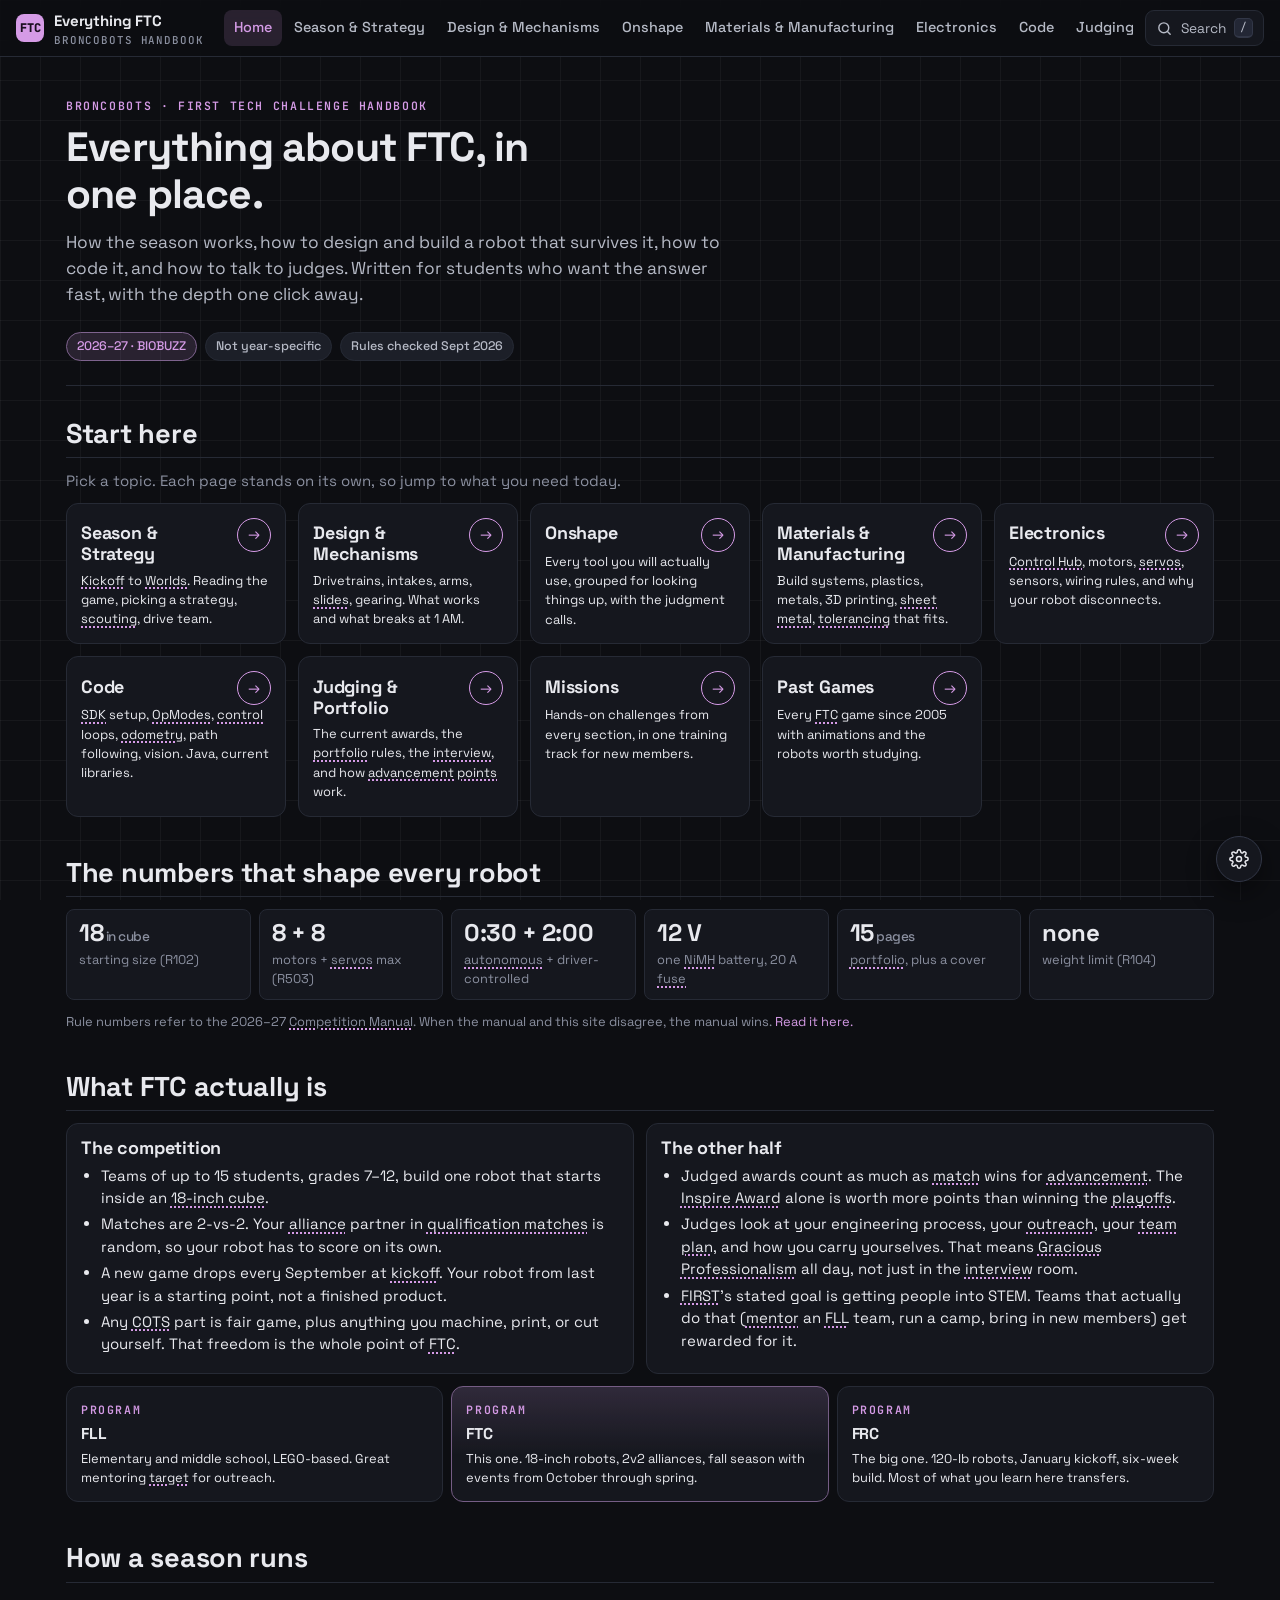
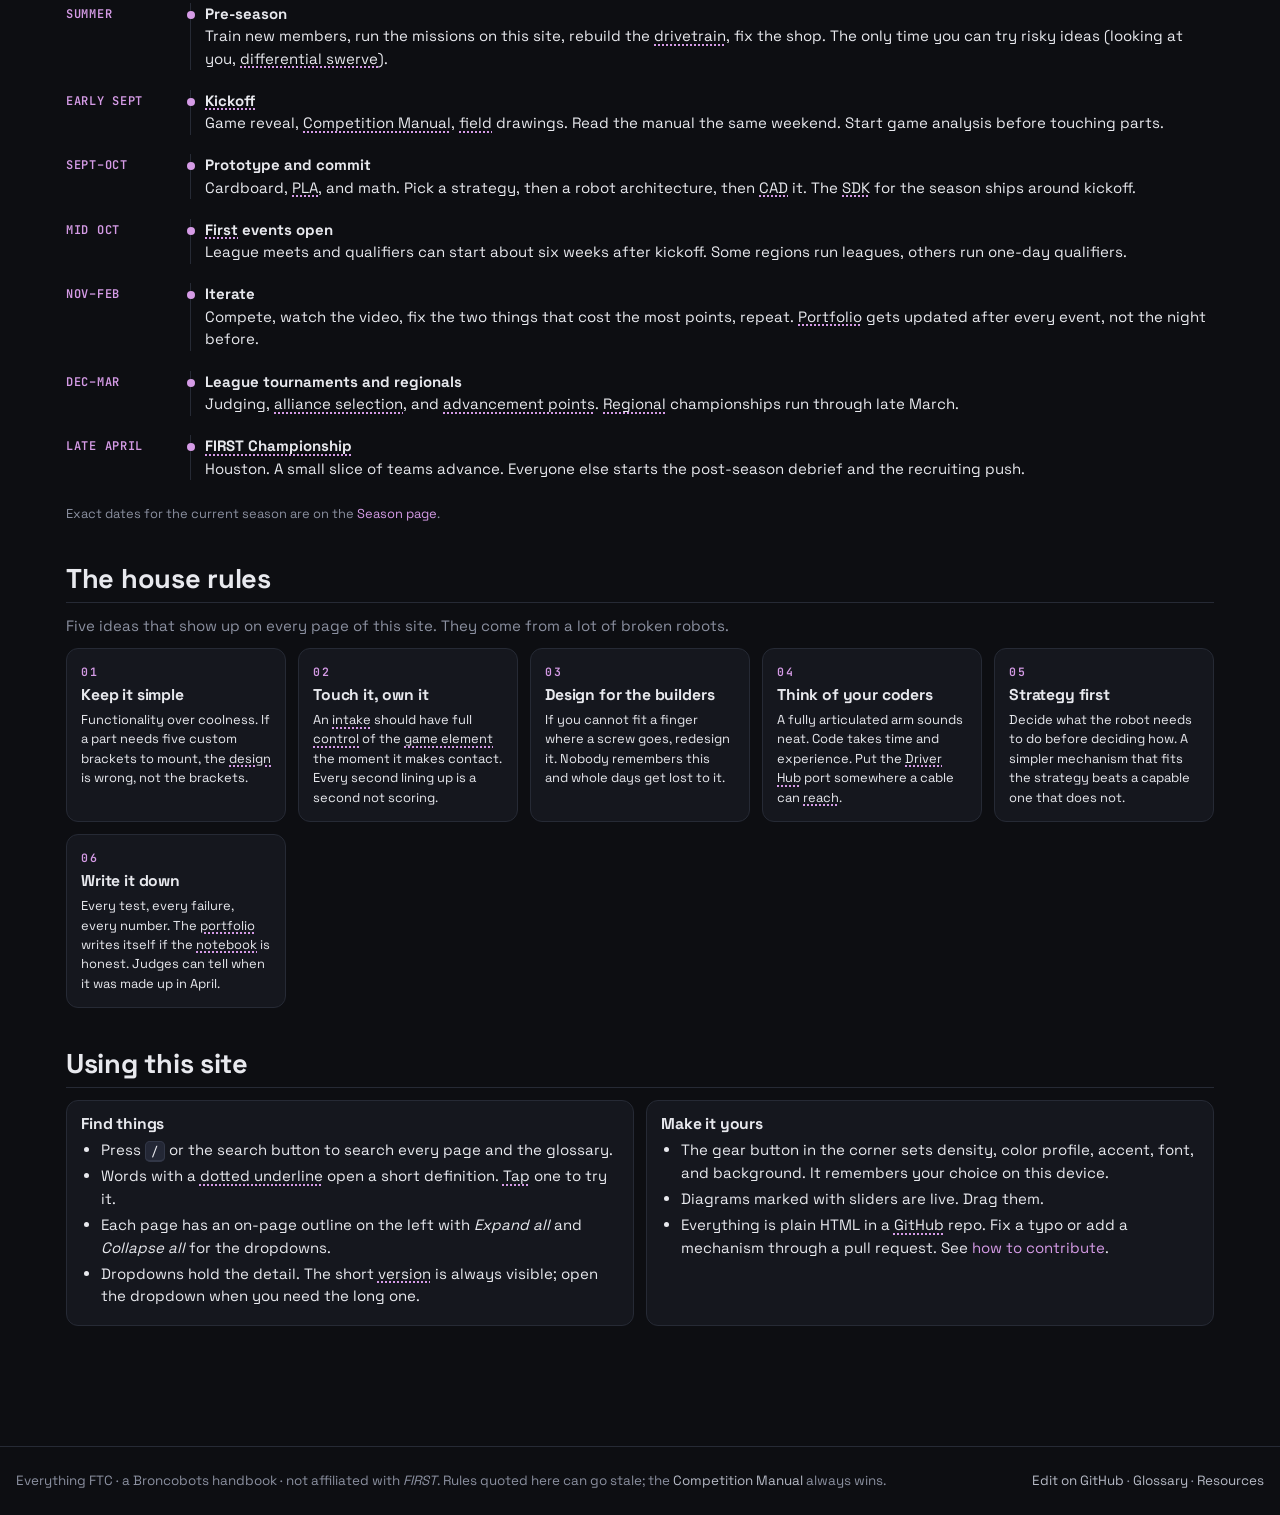
==== index.html @ 6b5a31ad "Everything FTC handbook: initial site Static, no-build handbook rebuilt from the team's FTC Everythi" ====
<!doctype html>
<html lang="en" data-theme="midnight" data-accent="rose" data-font="grotesk" data-density="comfortable" data-bg="grid">
<head>
<meta charset="utf-8">
<meta name="viewport" content="width=device-width, initial-scale=1">
<title>Home · Everything FTC</title>
<meta name="description" content="Everything about FTC in one place: season, design, Onshape, manufacturing, electronics, code, and judging. Built for the Broncobots and anyone else who wants the answer fast.">
<meta name="color-scheme" content="dark light">
<link rel="icon" href="assets/img/favicon.svg" type="image/svg+xml">
<link rel="preconnect" href="https://fonts.googleapis.com">
<link rel="preconnect" href="https://fonts.gstatic.com" crossorigin>
<link href="https://fonts.googleapis.com/css2?family=Space+Grotesk:wght@400;500;600;700&family=Inter:wght@400;500;600;700&family=JetBrains+Mono:wght@400;500;600&family=Atkinson+Hyperlegible:wght@400;700&family=Source+Serif+4:opsz,wght@8..60,400;8..60,600&display=swap" rel="stylesheet">
<link rel="stylesheet" href="assets/css/style.css">
<script>/* apply saved display settings before first paint */try{var s=JSON.parse(localStorage.getItem('ftc-handbook-settings')||'{}'),d={theme:'midnight',accent:'rose',font:'grotesk',density:'comfortable',bg:'grid'};for(var k in d){document.documentElement.setAttribute('data-'+k,s[k]||d[k]);}}catch(e){}</script>
</head>
<body>
<a class="skip" href="#main">Skip to content</a>
<header class="site-header">
  <div class="header-inner">
    <a class="brand" href="index.html"><span class="brand-mark">FTC</span><span>Everything FTC<small>Broncobots handbook</small></span></a>
    <nav class="main-nav" id="main-nav" aria-label="Main"></nav>
    <div class="header-actions">
      <button class="icon-btn" type="button" data-open-search aria-label="Search"><svg viewBox="0 0 24 24" fill="none" stroke="currentColor" stroke-width="2" stroke-linecap="round"><circle cx="11" cy="11" r="7"/><path d="m20 20-3.5-3.5"/></svg><span class="txt">Search</span><kbd>/</kbd></button>
      <button class="icon-btn menu-btn" type="button" aria-expanded="false" aria-controls="main-nav" aria-label="Menu"><svg viewBox="0 0 24 24" fill="none" stroke="currentColor" stroke-width="2" stroke-linecap="round"><path d="M4 7h16M4 12h16M4 17h16"/></svg></button>
    </div>
  </div>
</header>
<div class="page no-side">

  <main class="content" id="main">
<div class="hero">
  <span class="eyebrow">Broncobots · FIRST Tech Challenge handbook</span>
  <div class="hero-row">
    <div>
      <h1>Everything about FTC, in one place.</h1>
      <p class="lede">How the season works, how to design and build a robot that survives it, how to code it, and how to talk to judges. Written for students who want the answer fast, with the depth one click away.</p>
    </div>
    <div class="hero-meta">
      <span class="chip acc">2026–27 · BIOBUZZ</span>
      <span class="chip">Not year-specific</span>
      <span class="chip">Rules checked Sept 2026</span>
    </div>
  </div>
</div>

<section>
  <h2 data-no-num>Start here</h2>
  <p class="muted">Pick a topic. Each page stands on its own, so jump to what you need today.</p>
  <div class="grid cols-3">
    <div class="card link"><a class="cover" href="season.html" aria-label="Season and strategy"></a><div class="card-row"><h3>Season &amp; Strategy</h3><span class="arrow">→</span></div><p class="small">Kickoff to Worlds. Reading the game, picking a strategy, scouting, drive team.</p></div>
    <div class="card link"><a class="cover" href="design.html" aria-label="Design and mechanisms"></a><div class="card-row"><h3>Design &amp; Mechanisms</h3><span class="arrow">→</span></div><p class="small">Drivetrains, intakes, arms, slides, gearing. What works and what breaks at 1 AM.</p></div>
    <div class="card link"><a class="cover" href="onshape.html" aria-label="Onshape"></a><div class="card-row"><h3>Onshape</h3><span class="arrow">→</span></div><p class="small">Every tool you will actually use, grouped for looking things up, with the judgment calls.</p></div>
    <div class="card link"><a class="cover" href="manufacturing.html" aria-label="Materials and manufacturing"></a><div class="card-row"><h3>Materials &amp; Manufacturing</h3><span class="arrow">→</span></div><p class="small">Build systems, plastics, metals, 3D printing, sheet metal, tolerancing that fits.</p></div>
    <div class="card link"><a class="cover" href="electronics.html" aria-label="Electronics"></a><div class="card-row"><h3>Electronics</h3><span class="arrow">→</span></div><p class="small">Control Hub, motors, servos, sensors, wiring rules, and why your robot disconnects.</p></div>
    <div class="card link"><a class="cover" href="code.html" aria-label="Code"></a><div class="card-row"><h3>Code</h3><span class="arrow">→</span></div><p class="small">SDK setup, OpModes, control loops, odometry, path following, vision. Java, current libraries.</p></div>
    <div class="card link"><a class="cover" href="judging.html" aria-label="Judging and portfolio"></a><div class="card-row"><h3>Judging &amp; Portfolio</h3><span class="arrow">→</span></div><p class="small">The current awards, the portfolio rules, the interview, and how advancement points work.</p></div>
    <div class="card link"><a class="cover" href="missions.html" aria-label="Missions"></a><div class="card-row"><h3>Missions</h3><span class="arrow">→</span></div><p class="small">Hands-on challenges from every section, in one training track for new members.</p></div>
    <div class="card link"><a class="cover" href="history.html" aria-label="Past games"></a><div class="card-row"><h3>Past Games</h3><span class="arrow">→</span></div><p class="small">Every FTC game since 2005 with animations and the robots worth studying.</p></div>
  </div>
</section>

<section>
  <h2 data-no-num>The numbers that shape every robot</h2>
  <div class="stats">
    <div class="stat"><div class="v">18<small> in cube</small></div><div class="k">starting size (R102)</div></div>
    <div class="stat"><div class="v">8 + 8</div><div class="k">motors + servos max (R503)</div></div>
    <div class="stat"><div class="v">0:30 + 2:00</div><div class="k">autonomous + driver-controlled</div></div>
    <div class="stat"><div class="v">12 V</div><div class="k">one NiMH battery, 20 A fuse</div></div>
    <div class="stat"><div class="v">15<small> pages</small></div><div class="k">portfolio, plus a cover</div></div>
    <div class="stat"><div class="v">none</div><div class="k">weight limit (R104)</div></div>
  </div>
  <p class="muted small">Rule numbers refer to the 2026–27 Competition Manual. When the manual and this site disagree, the manual wins. <a href="https://ftc-resources.firstinspires.org/ftc/game/manual">Read it here.</a></p>
</section>

<section>
  <h2 data-no-num>What FTC actually is</h2>
  <div class="grid cols-2">
    <div class="card">
      <h3>The competition</h3>
      <ul>
        <li>Teams of up to 15 students, grades 7–12, build one robot that starts inside an 18-inch cube.</li>
        <li>Matches are 2-vs-2. Your alliance partner in qualification matches is random, so your robot has to score on its own.</li>
        <li>A new game drops every September at kickoff. Your robot from last year is a starting point, not a finished product.</li>
        <li>Any COTS part is fair game, plus anything you machine, print, or cut yourself. That freedom is the whole point of FTC.</li>
      </ul>
    </div>
    <div class="card">
      <h3>The other half</h3>
      <ul>
        <li>Judged awards count as much as match wins for advancement. The Inspire Award alone is worth more points than winning the playoffs.</li>
        <li>Judges look at your engineering process, your outreach, your team plan, and how you carry yourselves. That means Gracious Professionalism all day, not just in the interview room.</li>
        <li>FIRST's stated goal is getting people into STEM. Teams that actually do that (mentor an FLL team, run a camp, bring in new members) get rewarded for it.</li>
      </ul>
    </div>
  </div>
  <div class="grid cols-3 tight">
    <div class="card"><span class="eyebrow">Program</span><h4>FLL</h4><p class="small">Elementary and middle school, LEGO-based. Great mentoring target for outreach.</p></div>
    <div class="card accent"><span class="eyebrow">Program</span><h4>FTC</h4><p class="small">This one. 18-inch robots, 2v2 alliances, fall season with events from October through spring.</p></div>
    <div class="card"><span class="eyebrow">Program</span><h4>FRC</h4><p class="small">The big one. 120-lb robots, January kickoff, six-week build. Most of what you learn here transfers.</p></div>
  </div>
</section>

<section>
  <h2 data-no-num>How a season runs</h2>
  <ul class="timeline">
    <li><span class="when">Summer</span><div class="what"><strong>Pre-season</strong> Train new members, run the missions on this site, rebuild the drivetrain, fix the shop. The only time you can try risky ideas (looking at you, differential swerve).</div></li>
    <li><span class="when">Early Sept</span><div class="what"><strong>Kickoff</strong> Game reveal, Competition Manual, field drawings. Read the manual the same weekend. Start game analysis before touching parts.</div></li>
    <li><span class="when">Sept–Oct</span><div class="what"><strong>Prototype and commit</strong> Cardboard, PLA, and math. Pick a strategy, then a robot architecture, then CAD it. The SDK for the season ships around kickoff.</div></li>
    <li><span class="when">Mid Oct</span><div class="what"><strong>First events open</strong> League meets and qualifiers can start about six weeks after kickoff. Some regions run leagues, others run one-day qualifiers.</div></li>
    <li><span class="when">Nov–Feb</span><div class="what"><strong>Iterate</strong> Compete, watch the video, fix the two things that cost the most points, repeat. Portfolio gets updated after every event, not the night before.</div></li>
    <li><span class="when">Dec–Mar</span><div class="what"><strong>League tournaments and regionals</strong> Judging, alliance selection, and advancement points. Regional championships run through late March.</div></li>
    <li><span class="when">Late April</span><div class="what"><strong>FIRST Championship</strong> Houston. A small slice of teams advance. Everyone else starts the post-season debrief and the recruiting push.</div></li>
  </ul>
  <p class="small muted">Exact dates for the current season are on the <a href="season.html#calendar">Season page</a>.</p>
</section>

<section>
  <h2 data-no-num>The house rules</h2>
  <p class="muted">Five ideas that show up on every page of this site. They come from a lot of broken robots.</p>
  <div class="grid cols-3">
    <div class="card"><span class="eyebrow">01</span><h4>Keep it simple</h4><p class="small">Functionality over coolness. If a part needs five custom brackets to mount, the design is wrong, not the brackets.</p></div>
    <div class="card"><span class="eyebrow">02</span><h4>Touch it, own it</h4><p class="small">An intake should have full control of the game element the moment it makes contact. Every second lining up is a second not scoring.</p></div>
    <div class="card"><span class="eyebrow">03</span><h4>Design for the builders</h4><p class="small">If you cannot fit a finger where a screw goes, redesign it. Nobody remembers this and whole days get lost to it.</p></div>
    <div class="card"><span class="eyebrow">04</span><h4>Think of your coders</h4><p class="small">A fully articulated arm sounds neat. Code takes time and experience. Put the Driver Hub port somewhere a cable can reach.</p></div>
    <div class="card"><span class="eyebrow">05</span><h4>Strategy first</h4><p class="small">Decide what the robot needs to do before deciding how. A simpler mechanism that fits the strategy beats a capable one that does not.</p></div>
    <div class="card"><span class="eyebrow">06</span><h4>Write it down</h4><p class="small">Every test, every failure, every number. The portfolio writes itself if the notebook is honest. Judges can tell when it was made up in April.</p></div>
  </div>
</section>

<section>
  <h2 data-no-num>Using this site</h2>
  <div class="grid cols-2">
    <div class="card">
      <h4>Find things</h4>
      <ul>
        <li>Press <kbd>/</kbd> or the search button to search every page and the glossary.</li>
        <li>Words with a <dfn class="term" data-term="mecanum">dotted underline</dfn> open a short definition. Tap one to try it.</li>
        <li>Each page has an on-page outline on the left with <em>Expand all</em> and <em>Collapse all</em> for the dropdowns.</li>
        <li>Dropdowns hold the detail. The short version is always visible; open the dropdown when you need the long one.</li>
      </ul>
    </div>
    <div class="card">
      <h4>Make it yours</h4>
      <ul>
        <li>The gear button in the corner sets density, color profile, accent, font, and background. It remembers your choice on this device.</li>
        <li>Diagrams marked with sliders are live. Drag them.</li>
        <li>Everything is plain HTML in a GitHub repo. Fix a typo or add a mechanism through a pull request. See <a href="resources.html#contributing">how to contribute</a>.</li>
      </ul>
    </div>
  </div>
</section>
  </main>
</div>
<footer class="site-footer">
  <div class="inner">
    <span>Everything FTC · a Broncobots handbook · not affiliated with <em>FIRST</em>. Rules quoted here can go stale; the <a href="https://ftc-resources.firstinspires.org/ftc/game/manual">Competition Manual</a> always wins.</span>
    <span><a href="https://github.com/ElMagoCT/ftc-handbook">Edit on GitHub</a> · <a href="glossary.html">Glossary</a> · <a href="resources.html">Resources</a></span>
  </div>
</footer>
<script src="assets/js/glossary.js"></script>
<script src="assets/js/sims.js"></script>
<script src="assets/js/app.js"></script>
</body>
</html>
---- assets/css/style.css ----
/* =========================================================
   FTC Handbook — design system
   Theme, density, font and background are data-attributes on <html>
   and are set by assets/js/app.js (saved in localStorage).
   ========================================================= */

/* ---------- 1. Tokens ---------- */
:root {
  /* type scale + spacing unit (density overrides) */
  --u: 8px;
  --fs: 15px;
  --lh: 1.5;
  --radius: 12px;
  --radius-sm: 8px;
  --maxw: 1180px;
  --side: 250px;

  /* fonts (font profile overrides) */
  --font-body: "Space Grotesk", "Inter", system-ui, -apple-system, "Segoe UI", sans-serif;
  --font-head: "Space Grotesk", "Inter", system-ui, sans-serif;
  --font-mono: "JetBrains Mono", ui-monospace, SFMono-Regular, Menlo, monospace;

  /* colors: default = midnight */
  --bg: #0d0e12;
  --bg-2: #101218;
  --surface: #15171e;
  --surface-2: #1c1f28;
  --surface-3: #232735;
  --border: #262a35;
  --border-2: #323747;
  --text: #e8e9ee;
  --text-2: #b6bac6;
  --muted: #8b90a0;
  --accent: #d59be6;
  --accent-ink: #1a0f1f;
  --accent-soft: rgba(213, 155, 230, 0.14);
  --accent-2: #7cc7ff;
  --ok: #6fd39a;
  --warn: #f2c56b;
  --bad: #f07a7a;
  --info: #7cc7ff;
  --grid-line: rgba(255, 255, 255, 0.045);
  --shadow: 0 10px 30px rgba(0, 0, 0, 0.45);
  --code-bg: #0b0c10;
  --selection: rgba(213, 155, 230, 0.3);
  color-scheme: dark;
}

/* Color profiles */
:root[data-theme="graphite"] {
  --bg: #131416; --bg-2: #171819; --surface: #1b1d20; --surface-2: #222528; --surface-3: #2a2e33;
  --border: #2b2f34; --border-2: #3a3f46; --text: #ececec; --text-2: #c2c5c9; --muted: #8e939a;
  --accent: #ffb454; --accent-ink: #1e1204; --accent-soft: rgba(255, 180, 84, 0.14); --accent-2: #8fd0ff;
  --grid-line: rgba(255, 255, 255, 0.04); --code-bg: #0f1012; --selection: rgba(255, 180, 84, 0.3);
}
:root[data-theme="ocean"] {
  --bg: #0a1220; --bg-2: #0d1627; --surface: #111c30; --surface-2: #16243c; --surface-3: #1c2d4a;
  --border: #1f2f4a; --border-2: #2b3f60; --text: #e6edf7; --text-2: #b7c4d8; --muted: #7f90ab;
  --accent: #5ee1c2; --accent-ink: #04211a; --accent-soft: rgba(94, 225, 194, 0.14); --accent-2: #ffb86b;
  --grid-line: rgba(140, 180, 255, 0.06); --code-bg: #07101c; --selection: rgba(94, 225, 194, 0.3);
}
:root[data-theme="paper"] {
  --bg: #f6f4ef; --bg-2: #f1eee7; --surface: #ffffff; --surface-2: #f6f3ec; --surface-3: #ece8df;
  --border: #e1dcd1; --border-2: #cfc8ba; --text: #1d1b18; --text-2: #46423b; --muted: #6f6a60;
  --accent: #7a3ea8; --accent-ink: #ffffff; --accent-soft: rgba(122, 62, 168, 0.1); --accent-2: #0b63c5;
  --ok: #1f8a4c; --warn: #a86a00; --bad: #c23b3b; --info: #0b63c5;
  --grid-line: rgba(0, 0, 0, 0.055); --shadow: 0 10px 30px rgba(40, 30, 10, 0.12); --code-bg: #f0ede6;
  --selection: rgba(122, 62, 168, 0.2); color-scheme: light;
}
:root[data-theme="daylight"] {
  --bg: #f4f6fa; --bg-2: #eef1f7; --surface: #ffffff; --surface-2: #f3f5f9; --surface-3: #e8ecf3;
  --border: #dde2ea; --border-2: #c7cfdb; --text: #15181e; --text-2: #3d434d; --muted: #68707e;
  --accent: #0b63c5; --accent-ink: #ffffff; --accent-soft: rgba(11, 99, 197, 0.1); --accent-2: #b8410e;
  --ok: #1f8a4c; --warn: #a86a00; --bad: #c23b3b; --info: #0b63c5;
  --grid-line: rgba(20, 40, 80, 0.06); --shadow: 0 10px 30px rgba(20, 30, 60, 0.12); --code-bg: #eef1f6;
  --selection: rgba(11, 99, 197, 0.2); color-scheme: light;
}
:root[data-theme="contrast"] {
  --bg: #000000; --bg-2: #000000; --surface: #0a0a0a; --surface-2: #141414; --surface-3: #1e1e1e;
  --border: #4a4a4a; --border-2: #6a6a6a; --text: #ffffff; --text-2: #e6e6e6; --muted: #bdbdbd;
  --accent: #ffd60a; --accent-ink: #000000; --accent-soft: rgba(255, 214, 10, 0.16); --accent-2: #4dd0ff;
  --ok: #4ade80; --warn: #fbbf24; --bad: #f87171; --info: #4dd0ff;
  --grid-line: rgba(255, 255, 255, 0.08); --code-bg: #000; --selection: rgba(255, 214, 10, 0.35);
}

/* Accent overrides (independent of theme) */
:root[data-accent="rose"]   { --accent: #d59be6; --accent-soft: rgba(213,155,230,.14); --accent-ink:#1a0f1f; }
:root[data-accent="sky"]    { --accent: #7cc7ff; --accent-soft: rgba(124,199,255,.14); --accent-ink:#06182a; }
:root[data-accent="mint"]   { --accent: #6fe0b6; --accent-soft: rgba(111,224,182,.14); --accent-ink:#04211a; }
:root[data-accent="amber"]  { --accent: #ffb454; --accent-soft: rgba(255,180,84,.14);  --accent-ink:#1e1204; }
:root[data-accent="lime"]   { --accent: #c6e35a; --accent-soft: rgba(198,227,90,.14);  --accent-ink:#131a02; }
:root[data-accent="coral"]  { --accent: #ff8f7a; --accent-soft: rgba(255,143,122,.14); --accent-ink:#240a05; }
:root[data-theme="paper"][data-accent="rose"], :root[data-theme="daylight"][data-accent="rose"]   { --accent:#9b3fc0; --accent-ink:#fff; --accent-soft: rgba(155,63,192,.1); }
:root[data-theme="paper"][data-accent="sky"], :root[data-theme="daylight"][data-accent="sky"]     { --accent:#0b63c5; --accent-ink:#fff; --accent-soft: rgba(11,99,197,.1); }
:root[data-theme="paper"][data-accent="mint"], :root[data-theme="daylight"][data-accent="mint"]   { --accent:#0f8a63; --accent-ink:#fff; --accent-soft: rgba(15,138,99,.1); }
:root[data-theme="paper"][data-accent="amber"], :root[data-theme="daylight"][data-accent="amber"] { --accent:#b8640a; --accent-ink:#fff; --accent-soft: rgba(184,100,10,.1); }
:root[data-theme="paper"][data-accent="lime"], :root[data-theme="daylight"][data-accent="lime"]   { --accent:#5f7d00; --accent-ink:#fff; --accent-soft: rgba(95,125,0,.1); }
:root[data-theme="paper"][data-accent="coral"], :root[data-theme="daylight"][data-accent="coral"] { --accent:#c8442b; --accent-ink:#fff; --accent-soft: rgba(200,68,43,.1); }

/* Font profiles */
:root[data-font="inter"]   { --font-body: "Inter", system-ui, sans-serif; --font-head: "Inter", system-ui, sans-serif; }
:root[data-font="legible"] { --font-body: "Atkinson Hyperlegible", system-ui, sans-serif; --font-head: "Atkinson Hyperlegible", system-ui, sans-serif; --lh: 1.6; }
:root[data-font="serif"]   { --font-body: "Source Serif 4", Georgia, serif; --font-head: "Space Grotesk", system-ui, sans-serif; --lh: 1.6; }
:root[data-font="mono"]    { --font-body: "JetBrains Mono", ui-monospace, monospace; --font-head: "JetBrains Mono", ui-monospace, monospace; --fs: 14px; }
:root[data-font="system"]  { --font-body: system-ui, -apple-system, "Segoe UI", Roboto, sans-serif; --font-head: system-ui, -apple-system, "Segoe UI", Roboto, sans-serif; }

/* Density */
:root[data-density="compact"]  { --u: 6px; --fs: 14px; --lh: 1.4; --radius: 8px; --radius-sm: 6px; }
:root[data-density="spacious"] { --u: 11px; --fs: 16.5px; --lh: 1.65; --radius: 14px; --radius-sm: 10px; }

/* ---------- 2. Base ---------- */
*, *::before, *::after { box-sizing: border-box; }
html { scroll-behavior: smooth; -webkit-text-size-adjust: 100%; }
html:focus-within { scroll-behavior: smooth; }
@media (prefers-reduced-motion: reduce) { html { scroll-behavior: auto; } *, *::before, *::after { animation-duration: 0.001s !important; transition-duration: 0.001s !important; } }

body {
  margin: 0;
  background: var(--bg);
  color: var(--text);
  font-family: var(--font-body);
  font-size: var(--fs);
  line-height: var(--lh);
  -webkit-font-smoothing: antialiased;
  min-height: 100vh;
  position: relative;
}
::selection { background: var(--selection); }

/* Background styles */
body::before {
  content: ""; position: fixed; inset: 0; z-index: -1; pointer-events: none;
  background-color: var(--bg);
}
:root[data-bg="grid"] body::before {
  background-image:
    linear-gradient(var(--grid-line) 1px, transparent 1px),
    linear-gradient(90deg, var(--grid-line) 1px, transparent 1px);
  background-size: 40px 40px;
}
:root[data-bg="dots"] body::before {
  background-image: radial-gradient(var(--grid-line) 1.3px, transparent 1.3px);
  background-size: 22px 22px;
}
:root[data-bg="blueprint"] body::before {
  background-image:
    linear-gradient(var(--grid-line) 1px, transparent 1px),
    linear-gradient(90deg, var(--grid-line) 1px, transparent 1px),
    linear-gradient(var(--grid-line) 1px, transparent 1px),
    linear-gradient(90deg, var(--grid-line) 1px, transparent 1px);
  background-size: 120px 120px, 120px 120px, 24px 24px, 24px 24px;
  opacity: 1;
}
:root[data-bg="glow"] body::before {
  background-image:
    radial-gradient(60vw 40vh at 15% 0%, var(--accent-soft), transparent 70%),
    radial-gradient(50vw 40vh at 100% 100%, color-mix(in srgb, var(--accent-2) 12%, transparent), transparent 70%);
}
:root[data-bg="plain"] body::before { background-image: none; }

h1, h2, h3, h4 { font-family: var(--font-head); line-height: 1.15; letter-spacing: -0.01em; margin: 0; color: var(--text); font-weight: 700; }
h1 { font-size: clamp(1.9rem, 3.2vw, 2.6rem); letter-spacing: -0.02em; }
h2 { font-size: clamp(1.35rem, 2.2vw, 1.7rem); scroll-margin-top: calc(var(--u) * 10); }
h3 { font-size: 1.12rem; scroll-margin-top: calc(var(--u) * 10); }
h4 { font-size: 0.98rem; }
p { margin: 0 0 calc(var(--u) * 1.25); }
p:last-child { margin-bottom: 0; }
a { color: var(--accent); text-decoration: none; }
a:hover { text-decoration: underline; text-underline-offset: 2px; }
strong { color: var(--text); }
small { color: var(--muted); }
ul, ol { margin: 0 0 var(--u); padding-left: 1.3em; }
li { margin: 0 0 calc(var(--u) * 0.45); }
li > ul, li > ol { margin-top: calc(var(--u) * 0.4); }
hr { border: 0; border-top: 1px solid var(--border); margin: calc(var(--u) * 3) 0; }
img, svg, video { max-width: 100%; }
figure { margin: 0; }
code, kbd, pre { font-family: var(--font-mono); font-size: 0.9em; }
code { background: var(--surface-2); border: 1px solid var(--border); padding: 0.08em 0.4em; border-radius: 5px; color: var(--text); }
kbd { background: var(--surface-3); border: 1px solid var(--border-2); border-bottom-width: 2px; padding: 0.05em 0.45em; border-radius: 5px; font-size: 0.82em; }
pre { background: var(--code-bg); border: 1px solid var(--border); border-radius: var(--radius-sm); padding: calc(var(--u) * 1.5); overflow-x: auto; margin: 0 0 var(--u); line-height: 1.45; position: relative; }
pre code { background: none; border: 0; padding: 0; font-size: 0.86rem; }
.copy-btn { position: absolute; top: 6px; right: 6px; font: 600 11px var(--font-mono); letter-spacing: 0.06em; text-transform: uppercase; color: var(--muted); background: var(--surface-2); border: 1px solid var(--border); border-radius: 6px; padding: 3px 8px; cursor: pointer; opacity: 0; transition: opacity .15s; }
pre:hover .copy-btn, .copy-btn:focus { opacity: 1; }
.copy-btn:hover { color: var(--text); }

.mono, .eyebrow, .label { font-family: var(--font-mono); text-transform: uppercase; letter-spacing: 0.14em; font-size: 0.72rem; color: var(--accent); font-weight: 600; }
.label { color: var(--muted); }
.muted { color: var(--muted); }
.small { font-size: 0.86em; }
.skip { position: absolute; left: -999px; top: 8px; background: var(--accent); color: var(--accent-ink); padding: 8px 12px; border-radius: 8px; z-index: 200; }
.skip:focus { left: 8px; }
:focus-visible { outline: 2px solid var(--accent); outline-offset: 2px; border-radius: 4px; }
.sr-only { position: absolute; width: 1px; height: 1px; overflow: hidden; clip: rect(0 0 0 0); white-space: nowrap; }

/* ---------- 3. Header / nav ---------- */
.site-header {
  position: sticky; top: 0; z-index: 50;
  background: color-mix(in srgb, var(--bg) 82%, transparent);
  backdrop-filter: blur(12px); -webkit-backdrop-filter: blur(12px);
  border-bottom: 1px solid var(--border);
}
.header-inner { max-width: calc(var(--maxw) + var(--side) + 60px); margin: 0 auto; padding: 0 calc(var(--u) * 2); height: 56px; display: flex; align-items: center; gap: calc(var(--u) * 1.5); }
.brand { display: flex; align-items: center; gap: 10px; color: var(--text); font-weight: 700; font-family: var(--font-head); letter-spacing: -0.01em; white-space: nowrap; }
.brand:hover { text-decoration: none; }
.brand-mark { width: 28px; height: 28px; border-radius: 8px; background: var(--accent); color: var(--accent-ink); display: grid; place-items: center; font: 800 12px var(--font-mono); letter-spacing: 0; }
.brand small { display: block; font-size: 0.68rem; color: var(--muted); font-weight: 500; letter-spacing: 0.08em; text-transform: uppercase; line-height: 1; margin-top: 2px; font-family: var(--font-mono); }
.main-nav { display: flex; gap: 2px; margin-left: calc(var(--u) * 1); flex: 1; overflow-x: auto; scrollbar-width: none; }
.main-nav::-webkit-scrollbar { display: none; }
.main-nav a { color: var(--text-2); padding: 7px 10px; border-radius: 8px; font-size: 0.9rem; font-weight: 500; white-space: nowrap; }
.main-nav a:hover { background: var(--surface-2); color: var(--text); text-decoration: none; }
.main-nav a[aria-current="page"] { color: var(--accent); background: var(--accent-soft); }
.header-actions { display: flex; gap: 6px; margin-left: auto; align-items: center; }
.icon-btn { display: inline-flex; align-items: center; gap: 8px; height: 36px; padding: 0 10px; border-radius: 9px; border: 1px solid var(--border); background: var(--surface); color: var(--text-2); cursor: pointer; font: inherit; font-size: 0.86rem; }
.icon-btn:hover { border-color: var(--border-2); color: var(--text); background: var(--surface-2); }
.icon-btn svg { width: 17px; height: 17px; }
.icon-btn kbd { font-size: 0.7rem; padding: 0 5px; }
.menu-btn { display: none; }

/* ---------- 4. Layout ---------- */
.page { max-width: calc(var(--maxw) + var(--side) + 60px); margin: 0 auto; padding: calc(var(--u) * 3) calc(var(--u) * 2) calc(var(--u) * 10); display: grid; grid-template-columns: var(--side) minmax(0, 1fr); gap: calc(var(--u) * 4); align-items: start; }
.page.no-side { grid-template-columns: minmax(0, 1fr); max-width: var(--maxw); }
.sidebar { position: sticky; top: calc(56px + var(--u) * 2); max-height: calc(100vh - 56px - var(--u) * 4); overflow: auto; padding-right: 6px; scrollbar-width: thin; }
.toc-title { margin: 0 0 8px; }
.toc { list-style: none; padding: 0; margin: 0; border-left: 1px solid var(--border); }
.toc li { margin: 0; }
.toc a { display: block; padding: 5px 10px 5px 12px; color: var(--muted); font-size: 0.86rem; border-left: 2px solid transparent; margin-left: -1px; line-height: 1.3; }
.toc a:hover { color: var(--text); text-decoration: none; }
.toc a.active { color: var(--accent); border-left-color: var(--accent); }
.toc .lvl3 a { padding-left: 24px; font-size: 0.8rem; }
.toc-tools { display: flex; gap: 6px; margin-top: 12px; flex-wrap: wrap; }
.toc-tools button { font: 500 0.75rem var(--font-body); color: var(--muted); background: transparent; border: 1px solid var(--border); border-radius: 7px; padding: 4px 8px; cursor: pointer; }
.toc-tools button:hover { color: var(--text); border-color: var(--border-2); }
.content { min-width: 0; }
.content > section { margin-bottom: calc(var(--u) * 5); }
.content > section > h2 { display: flex; align-items: center; gap: 12px; margin-bottom: calc(var(--u) * 1.5); padding-bottom: calc(var(--u) * 1); border-bottom: 1px solid var(--border); }
.content > section > h2 .num { font: 600 0.75rem var(--font-mono); color: var(--accent); letter-spacing: 0.1em; }
.content h3 { margin: calc(var(--u) * 2.5) 0 var(--u); }
.content h3:first-child { margin-top: 0; }
.lede { font-size: 1.08rem; color: var(--text-2); max-width: 62ch; }

/* hero */
.hero { padding: calc(var(--u) * 2) 0 calc(var(--u) * 3); border-bottom: 1px solid var(--border); margin-bottom: calc(var(--u) * 4); }
.hero .eyebrow { margin-bottom: 10px; display: block; }
.hero h1 { max-width: 20ch; }
.hero .lede { margin-top: calc(var(--u) * 1.5); }
.hero-row { display: flex; flex-wrap: wrap; gap: calc(var(--u) * 3); align-items: flex-end; justify-content: space-between; }
.hero-meta { display: flex; gap: 8px; flex-wrap: wrap; }

/* ---------- 5. Components ---------- */
.grid { display: grid; gap: calc(var(--u) * 1.5); grid-template-columns: repeat(auto-fit, minmax(min(100%, 250px), 1fr)); margin-bottom: calc(var(--u) * 1.5); }
.grid.cols-2 { grid-template-columns: repeat(auto-fit, minmax(min(100%, 320px), 1fr)); }
.grid.cols-3 { grid-template-columns: repeat(auto-fit, minmax(min(100%, 220px), 1fr)); }
.grid.cols-4 { grid-template-columns: repeat(auto-fit, minmax(min(100%, 170px), 1fr)); }
.grid.tight { gap: var(--u); }

.card { background: var(--surface); border: 1px solid var(--border); border-radius: var(--radius); padding: calc(var(--u) * 1.75); position: relative; min-width: 0; }
.card.pad-0 { padding: 0; overflow: hidden; }
.card h3, .card h4 { margin: 0 0 6px; }
.card .eyebrow, .card .label { display: block; margin-bottom: 6px; }
.card > :last-child { margin-bottom: 0; }
.card.link { transition: border-color .15s, transform .15s; }
.card.link:hover { border-color: var(--accent); transform: translateY(-1px); }
.card.link a.cover { position: absolute; inset: 0; border-radius: inherit; }
.card.accent { border-color: color-mix(in srgb, var(--accent) 45%, var(--border)); background: linear-gradient(180deg, var(--accent-soft), transparent 60%), var(--surface); }
.card.big { padding: calc(var(--u) * 2.5); }
.card img { display: block; width: 100%; border-radius: var(--radius-sm); }
.card .fig { aspect-ratio: 4 / 3; background: var(--surface-2); border-radius: var(--radius-sm); overflow: hidden; margin-bottom: 10px; display: grid; place-items: center; }
.card .fig img { height: 100%; width: 100%; object-fit: cover; border-radius: 0; }
.card .fig.contain img { object-fit: contain; }
.card-row { display: flex; align-items: baseline; justify-content: space-between; gap: 10px; }
.arrow { width: 34px; height: 34px; border-radius: 50%; border: 1.5px solid var(--accent); color: var(--accent); display: grid; place-items: center; flex: none; }

/* stat tiles */
.stats { display: grid; gap: var(--u); grid-template-columns: repeat(auto-fit, minmax(min(100%, 150px), 1fr)); margin-bottom: calc(var(--u) * 1.5); }
.stat { background: var(--surface); border: 1px solid var(--border); border-radius: var(--radius-sm); padding: calc(var(--u) * 1.25) calc(var(--u) * 1.5); }
.stat .v { font: 700 1.5rem var(--font-head); letter-spacing: -0.02em; color: var(--text); line-height: 1.1; }
.stat .v small { font-size: 0.85rem; color: var(--muted); font-weight: 500; }
.stat .k { color: var(--muted); font-size: 0.8rem; margin-top: 4px; }

/* chips / tags */
.chips { display: flex; flex-wrap: wrap; gap: 6px; margin: 0 0 var(--u); }
.chip { display: inline-flex; align-items: center; gap: 6px; padding: 4px 10px; border-radius: 999px; border: 1px solid var(--border); background: var(--surface-2); color: var(--text-2); font-size: 0.78rem; font-weight: 500; white-space: nowrap; }
.chip.acc { border-color: color-mix(in srgb, var(--accent) 50%, var(--border)); color: var(--accent); background: var(--accent-soft); }
.chip.ok { color: var(--ok); border-color: color-mix(in srgb, var(--ok) 40%, var(--border)); }
.chip.warn { color: var(--warn); border-color: color-mix(in srgb, var(--warn) 40%, var(--border)); }
.chip.bad { color: var(--bad); border-color: color-mix(in srgb, var(--bad) 40%, var(--border)); }
.chip.info { color: var(--info); border-color: color-mix(in srgb, var(--info) 40%, var(--border)); }
button.chip { cursor: pointer; font-family: inherit; }
button.chip:hover { border-color: var(--border-2); color: var(--text); }
button.chip[aria-pressed="true"] { border-color: var(--accent); color: var(--accent); background: var(--accent-soft); }

/* callouts */
.callout { display: grid; grid-template-columns: auto 1fr; gap: 12px; padding: calc(var(--u) * 1.5); border-radius: var(--radius-sm); border: 1px solid var(--border); background: var(--surface); margin: 0 0 calc(var(--u) * 1.5); border-left-width: 3px; }
.callout .ico { font: 700 0.7rem var(--font-mono); letter-spacing: 0.12em; text-transform: uppercase; padding-top: 3px; white-space: nowrap; }
.callout > div > :last-child { margin-bottom: 0; }
.callout.tip { border-left-color: var(--ok); } .callout.tip .ico { color: var(--ok); }
.callout.warn { border-left-color: var(--warn); } .callout.warn .ico { color: var(--warn); }
.callout.rule { border-left-color: var(--info); } .callout.rule .ico { color: var(--info); }
.callout.story { border-left-color: var(--accent); background: linear-gradient(90deg, var(--accent-soft), transparent 40%), var(--surface); } .callout.story .ico { color: var(--accent); }
.callout.bad { border-left-color: var(--bad); } .callout.bad .ico { color: var(--bad); }

/* dropdowns */
details.more { border: 1px solid var(--border); border-radius: var(--radius-sm); background: var(--surface); margin: 0 0 var(--u); overflow: clip; }
details.more > summary { list-style: none; cursor: pointer; padding: calc(var(--u) * 1.25) calc(var(--u) * 1.5); display: flex; align-items: center; gap: 10px; font-weight: 600; color: var(--text); user-select: none; }
details.more > summary::-webkit-details-marker { display: none; }
details.more > summary::before { content: ""; width: 8px; height: 8px; border-right: 2px solid var(--accent); border-bottom: 2px solid var(--accent); transform: rotate(-45deg); transition: transform .18s; flex: none; margin-left: 2px; }
details.more[open] > summary::before { transform: rotate(45deg); }
details.more > summary:hover { background: var(--surface-2); }
details.more > summary .hint { margin-left: auto; color: var(--muted); font-weight: 500; font-size: 0.78rem; font-family: var(--font-mono); text-transform: uppercase; letter-spacing: 0.08em; }
details.more > .body { padding: 0 calc(var(--u) * 1.5) calc(var(--u) * 1.5); border-top: 1px solid var(--border); padding-top: calc(var(--u) * 1.25); }
details.more > .body > :last-child { margin-bottom: 0; }
details.more.quiet { background: transparent; border-style: dashed; }
details.more.inline { display: inline-block; }
.card details.more { margin-top: var(--u); }

/* tables */
.tbl { overflow-x: auto; border: 1px solid var(--border); border-radius: var(--radius-sm); margin: 0 0 calc(var(--u) * 1.5); background: var(--surface); -webkit-overflow-scrolling: touch; }
table { border-collapse: collapse; width: 100%; font-size: 0.9rem; }
th, td { text-align: left; padding: 9px 12px; border-bottom: 1px solid var(--border); vertical-align: top; }
th { font: 600 0.72rem var(--font-mono); text-transform: uppercase; letter-spacing: 0.1em; color: var(--muted); background: var(--surface-2); position: sticky; top: 0; white-space: nowrap; }
tr:last-child td { border-bottom: 0; }
tbody tr:hover td { background: color-mix(in srgb, var(--surface-2) 60%, transparent); }
td.num, th.num { text-align: right; font-variant-numeric: tabular-nums; }
.tbl.dense th, .tbl.dense td { padding: 6px 10px; font-size: 0.84rem; }
td .ok { color: var(--ok); } td .bad { color: var(--bad); } td .warn { color: var(--warn); }

/* pro / con */
.procon { display: grid; grid-template-columns: repeat(auto-fit, minmax(min(100%, 200px), 1fr)); gap: var(--u); margin: var(--u) 0; }
.procon ul { list-style: none; padding: 0; margin: 0; }
.procon li { padding-left: 18px; position: relative; font-size: 0.9rem; }
.procon li::before { position: absolute; left: 0; top: 0; font-weight: 700; }
.procon .pro li::before { content: "+"; color: var(--ok); }
.procon .con li::before { content: "–"; color: var(--bad); }
.procon .label { margin-bottom: 4px; display: block; }

/* steps */
.steps { list-style: none; counter-reset: step; padding: 0; margin: 0 0 calc(var(--u) * 1.5); }
.steps > li { counter-increment: step; position: relative; padding: 0 0 calc(var(--u) * 1.5) 44px; margin: 0; }
.steps > li::before { content: counter(step); position: absolute; left: 0; top: -2px; width: 30px; height: 30px; border-radius: 50%; background: var(--accent-soft); color: var(--accent); border: 1px solid color-mix(in srgb, var(--accent) 40%, transparent); display: grid; place-items: center; font: 700 0.85rem var(--font-mono); }
.steps > li:not(:last-child)::after { content: ""; position: absolute; left: 14.5px; top: 30px; bottom: 0; width: 1px; background: var(--border); }
.steps > li > strong { display: block; margin-bottom: 2px; }

/* missions */
.mission { border: 1px solid color-mix(in srgb, var(--accent) 35%, var(--border)); background: linear-gradient(135deg, var(--accent-soft), transparent 55%), var(--surface); border-radius: var(--radius); padding: calc(var(--u) * 1.75); position: relative; }
.mission .head { display: flex; align-items: center; gap: 10px; margin-bottom: 8px; flex-wrap: wrap; }
.mission .head .eyebrow { margin: 0; }
.mission .lvl { margin-left: auto; display: inline-flex; gap: 3px; }
.mission .lvl i { width: 8px; height: 8px; border-radius: 2px; background: var(--border-2); display: inline-block; }
.mission .lvl i.on { background: var(--accent); }
.mission h3, .mission h4 { margin: 0 0 6px; }
.mission ul { margin-bottom: 6px; }
.mission .done { font-size: 0.85rem; color: var(--text-2); border-top: 1px dashed var(--border); padding-top: 8px; margin-top: 8px; }
.mission .done strong { color: var(--ok); font-family: var(--font-mono); font-size: 0.72rem; letter-spacing: 0.1em; text-transform: uppercase; margin-right: 6px; }

/* timeline */
.timeline { list-style: none; padding: 0; margin: 0 0 calc(var(--u) * 1.5); display: grid; gap: 0; }
.timeline li { display: grid; grid-template-columns: 110px 1fr; gap: 14px; padding: 8px 0; border-left: 0; position: relative; }
.timeline li .when { font: 600 0.75rem var(--font-mono); color: var(--accent); letter-spacing: 0.06em; text-transform: uppercase; padding-top: 3px; }
.timeline li .what strong { display: block; }
.timeline li .what { border-left: 1px solid var(--border); padding-left: 14px; position: relative; }
.timeline li .what::before { content: ""; position: absolute; left: -4.5px; top: 8px; width: 8px; height: 8px; border-radius: 50%; background: var(--accent); }

/* glossary term + popover */
dfn.term, .term { font-style: normal; color: inherit; text-decoration: underline dotted var(--accent); text-decoration-thickness: 1.5px; text-underline-offset: 3px; cursor: help; border-radius: 3px; }
dfn.term:hover, .term:hover { background: var(--accent-soft); }
.popover {
  position: fixed; z-index: 120; width: min(420px, calc(100vw - 24px));
  background: var(--surface); border: 1px solid var(--border-2); border-radius: 16px; box-shadow: var(--shadow);
  padding: 18px 20px 20px; display: none; animation: pop .14s ease-out;
}
.popover.open { display: block; }
@keyframes pop { from { opacity: 0; transform: translateY(4px) scale(.98); } to { opacity: 1; transform: none; } }
.popover .eyebrow { margin: 0 0 8px; display: block; }
.popover h4 { font-size: 1.25rem; margin: 0 0 8px; }
.popover p { color: var(--text-2); font-size: 1rem; margin: 0; }
.popover .also { margin-top: 10px; font-size: 0.8rem; color: var(--muted); }
.popover .also a { margin-right: 8px; }
.popover .close { position: absolute; top: 12px; right: 12px; width: 30px; height: 30px; border-radius: 8px; border: 0; background: transparent; color: var(--muted); cursor: pointer; font-size: 18px; line-height: 1; }
.popover .close:hover { background: var(--surface-2); color: var(--text); }

/* figures / sims */
figure.sim { background: var(--surface); border: 1px solid var(--border); border-radius: var(--radius); padding: calc(var(--u) * 1.5); margin: 0 0 calc(var(--u) * 1.5); }
figure.sim .stage { background: var(--bg-2); border: 1px solid var(--border); border-radius: var(--radius-sm); overflow: hidden; display: grid; place-items: center; }
figure.sim svg { display: block; width: 100%; height: auto; }
figure.sim figcaption { color: var(--muted); font-size: 0.84rem; margin-top: 10px; }
figure.sim .controls { display: flex; flex-wrap: wrap; gap: 10px 18px; margin-top: 12px; align-items: center; }
figure.sim label { display: inline-flex; flex-direction: column; gap: 3px; font-size: 0.8rem; color: var(--muted); min-width: 130px; }
figure.sim label b { color: var(--text); font-weight: 600; font-family: var(--font-mono); font-size: 0.78rem; }
figure.sim input[type="range"] { accent-color: var(--accent); width: 100%; }
figure.sim select, figure.sim input[type="number"] { font: inherit; background: var(--surface-2); color: var(--text); border: 1px solid var(--border); border-radius: 7px; padding: 5px 8px; }
figure.sim .btns { display: flex; gap: 6px; flex-wrap: wrap; }
figure.sim .btns button, .btn { font: 500 0.82rem var(--font-body); background: var(--surface-2); border: 1px solid var(--border); color: var(--text-2); padding: 6px 11px; border-radius: 8px; cursor: pointer; }
figure.sim .btns button:hover, .btn:hover { border-color: var(--border-2); color: var(--text); text-decoration: none; }
figure.sim .btns button[aria-pressed="true"], .btn.primary { background: var(--accent); color: var(--accent-ink); border-color: var(--accent); }
.readout { display: grid; grid-template-columns: repeat(auto-fit, minmax(110px, 1fr)); gap: 8px; margin-top: 12px; }
.readout div { background: var(--surface-2); border: 1px solid var(--border); border-radius: 8px; padding: 8px 10px; }
.readout .k { font: 600 0.66rem var(--font-mono); text-transform: uppercase; letter-spacing: 0.1em; color: var(--muted); }
.readout .v { font: 700 1.05rem var(--font-head); color: var(--text); }
.sim-svg text { font-family: var(--font-mono); fill: var(--text-2); font-size: 11px; }
.sim-svg .t-acc { fill: var(--accent); }
.sim-svg .t-muted { fill: var(--muted); }
.sim-svg .stroke { stroke: var(--text-2); fill: none; }
.sim-svg .acc { stroke: var(--accent); }
.sim-svg .fill-acc { fill: var(--accent); }
.sim-svg .fill-soft { fill: var(--accent-soft); }
.sim-svg .fill-surface { fill: var(--surface-2); }
.sim-svg .fill-surface3 { fill: var(--surface-3); }
.sim-svg .border { stroke: var(--border-2); }
.sim-svg .ok { stroke: var(--ok); } .sim-svg .fill-ok { fill: var(--ok); }
.sim-svg .bad { stroke: var(--bad); } .sim-svg .fill-bad { fill: var(--bad); }
.sim-svg .info { stroke: var(--accent-2); } .sim-svg .fill-info { fill: var(--accent-2); }
.sim-svg .warn { stroke: var(--warn); } .sim-svg .fill-warn { fill: var(--warn); }

/* diagram (static svg in a card) */
.diagram { background: var(--bg-2); border: 1px solid var(--border); border-radius: var(--radius-sm); padding: 12px; margin: 0 0 var(--u); }
.diagram svg { display: block; width: 100%; height: auto; }

/* filter bar */
.filterbar { display: flex; flex-wrap: wrap; gap: 6px; align-items: center; margin-bottom: calc(var(--u) * 1.5); position: sticky; top: 64px; z-index: 5; background: color-mix(in srgb, var(--bg) 85%, transparent); backdrop-filter: blur(8px); padding: 8px 0; }
.filterbar .label { margin-right: 4px; }
.filterbar input[type="search"] { font: inherit; background: var(--surface); border: 1px solid var(--border); color: var(--text); border-radius: 8px; padding: 6px 10px; min-width: 180px; }
[data-hidden="true"] { display: none !important; }

/* link list */
.links { list-style: none; padding: 0; margin: 0 0 var(--u); display: grid; gap: 6px; }
.links li { display: grid; grid-template-columns: 1fr auto; gap: 10px; align-items: baseline; padding: 8px 12px; background: var(--surface); border: 1px solid var(--border); border-radius: var(--radius-sm); }
.links li small { color: var(--muted); }
.links li .who { font: 600 0.68rem var(--font-mono); text-transform: uppercase; letter-spacing: 0.1em; color: var(--muted); white-space: nowrap; }
.links li .d { display: block; color: var(--text-2); font-size: 0.86rem; }

/* key/value defs */
.kv { display: grid; grid-template-columns: max-content 1fr; gap: 6px 14px; margin: 0 0 var(--u); font-size: 0.92rem; }
.kv dt { color: var(--muted); font-family: var(--font-mono); font-size: 0.74rem; text-transform: uppercase; letter-spacing: 0.08em; padding-top: 3px; }
.kv dd { margin: 0; }

/* two-column media */
.media { display: grid; grid-template-columns: minmax(0, 1.2fr) minmax(0, 1fr); gap: calc(var(--u) * 2); align-items: start; margin-bottom: calc(var(--u) * 1.5); }
.media.rev { grid-template-columns: minmax(0, 1fr) minmax(0, 1.2fr); }
.media > :last-child { margin-bottom: 0; }

/* ladder (rubric levels) */
.ladder { display: grid; grid-template-columns: repeat(auto-fit, minmax(min(100%, 150px), 1fr)); gap: 8px; margin-bottom: var(--u); }
.ladder div { background: var(--surface); border: 1px solid var(--border); border-radius: var(--radius-sm); padding: 10px 12px; font-size: 0.86rem; border-top: 3px solid var(--border-2); }
.ladder div:nth-child(2) { border-top-color: var(--warn); }
.ladder div:nth-child(3) { border-top-color: var(--info); }
.ladder div:nth-child(4) { border-top-color: var(--ok); }
.ladder b { display: block; font-family: var(--font-mono); font-size: 0.7rem; letter-spacing: 0.1em; text-transform: uppercase; color: var(--muted); margin-bottom: 4px; }

/* ---------- 6. Settings panel ---------- */
.fab { position: fixed; right: 18px; bottom: 18px; z-index: 90; width: 46px; height: 46px; border-radius: 50%; border: 1px solid var(--border-2); background: var(--surface); color: var(--text); box-shadow: var(--shadow); cursor: pointer; display: grid; place-items: center; }
.fab:hover { border-color: var(--accent); color: var(--accent); }
.fab svg { width: 20px; height: 20px; }
.panel-backdrop { position: fixed; inset: 0; background: rgba(0,0,0,.35); z-index: 95; display: none; }
.panel-backdrop.open { display: block; }
.settings { position: fixed; right: 18px; bottom: 74px; z-index: 100; width: min(400px, calc(100vw - 36px)); max-height: calc(100vh - 100px); overflow: auto; background: var(--surface); border: 1px solid var(--border-2); border-radius: 16px; box-shadow: var(--shadow); padding: 18px; display: none; animation: pop .14s ease-out; }
.settings.open { display: block; }
.settings h3 { font-size: 1rem; margin: 0 0 12px; display: flex; align-items: center; justify-content: space-between; }
.settings .group { margin-bottom: 14px; }
.settings .group .label { display: block; margin-bottom: 7px; }
.opts { display: grid; grid-template-columns: repeat(auto-fill, minmax(100px, 1fr)); gap: 6px; }
.opts button { font: 500 0.8rem var(--font-body); background: var(--surface-2); border: 1px solid var(--border); color: var(--text-2); padding: 8px 10px; border-radius: 9px; cursor: pointer; text-align: left; display: flex; align-items: center; gap: 8px; }
.opts button:hover { border-color: var(--border-2); color: var(--text); }
.opts button[aria-pressed="true"] { border-color: var(--accent); color: var(--text); background: var(--accent-soft); }
.opts .sw { width: 16px; height: 16px; border-radius: 5px; border: 1px solid rgba(255,255,255,.15); flex: none; }
.opts.swatches { grid-template-columns: repeat(auto-fill, minmax(38px, 1fr)); }
.opts.swatches button { padding: 0; height: 34px; justify-content: center; border-radius: 9px; }
.opts.swatches .sw { width: 18px; height: 18px; border-radius: 50%; }
.settings .foot { display: flex; justify-content: space-between; align-items: center; gap: 10px; margin-top: 6px; padding-top: 12px; border-top: 1px solid var(--border); font-size: 0.8rem; color: var(--muted); }
.settings .foot button { font: 500 0.78rem var(--font-body); background: transparent; border: 1px solid var(--border); color: var(--muted); border-radius: 7px; padding: 4px 9px; cursor: pointer; }

/* ---------- 7. Search overlay ---------- */
.search-wrap { position: fixed; inset: 0; z-index: 110; display: none; background: rgba(0,0,0,.45); padding: 10vh 16px 16px; }
.search-wrap.open { display: block; }
.search-box { max-width: 640px; margin: 0 auto; background: var(--surface); border: 1px solid var(--border-2); border-radius: 16px; box-shadow: var(--shadow); overflow: hidden; }
.search-box input { width: 100%; font: inherit; font-size: 1.05rem; padding: 16px 18px; background: transparent; border: 0; color: var(--text); outline: none; border-bottom: 1px solid var(--border); }
.search-results { max-height: 56vh; overflow: auto; padding: 6px; }
.search-results a { display: block; padding: 9px 12px; border-radius: 9px; color: var(--text); }
.search-results a:hover, .search-results a.sel { background: var(--surface-2); text-decoration: none; }
.search-results a .where { font: 600 0.66rem var(--font-mono); text-transform: uppercase; letter-spacing: 0.1em; color: var(--accent); display: block; }
.search-results a .snip { color: var(--muted); font-size: 0.82rem; display: block; margin-top: 2px; overflow: hidden; text-overflow: ellipsis; white-space: nowrap; }
.search-results .empty { padding: 16px; color: var(--muted); text-align: center; font-size: 0.9rem; }
.search-foot { display: flex; gap: 14px; padding: 8px 14px; border-top: 1px solid var(--border); color: var(--muted); font-size: 0.74rem; }

/* ---------- 8. Footer ---------- */
.site-footer { border-top: 1px solid var(--border); padding: calc(var(--u) * 3) calc(var(--u) * 2); color: var(--muted); font-size: 0.84rem; }
.site-footer .inner { max-width: calc(var(--maxw) + var(--side) + 60px); margin: 0 auto; display: flex; flex-wrap: wrap; gap: 14px 28px; justify-content: space-between; align-items: center; }
.site-footer a { color: var(--text-2); }

/* ---------- 9. Responsive ---------- */
@media (max-width: 980px) {
  .page { grid-template-columns: minmax(0, 1fr); }
  .sidebar { position: static; max-height: none; order: -1; }
  .sidebar details.tocwrap { border: 1px solid var(--border); border-radius: var(--radius-sm); background: var(--surface); }
  .sidebar details.tocwrap > summary { padding: 10px 14px; cursor: pointer; font-weight: 600; list-style: none; }
  .sidebar details.tocwrap > summary::-webkit-details-marker { display: none; }
  .sidebar details.tocwrap > .toc-body { padding: 0 14px 12px; }
  .media, .media.rev { grid-template-columns: minmax(0, 1fr); }
  .timeline li { grid-template-columns: 90px 1fr; }
}
@media (min-width: 981px) {
  .sidebar details.tocwrap > summary { display: none; }
  .sidebar details.tocwrap { display: block; }
  .sidebar details.tocwrap:not([open]) > .toc-body { display: block; }
}
@media (max-width: 760px) {
  .header-inner { height: 52px; gap: 8px; }
  .main-nav { position: absolute; top: 52px; left: 0; right: 0; background: var(--surface); border-bottom: 1px solid var(--border); flex-direction: column; padding: 8px; display: none; }
  .main-nav.open { display: flex; }
  .menu-btn { display: inline-flex; }
  .brand small { display: none; }
  .icon-btn .txt, .icon-btn kbd { display: none; }
  .hero h1 { font-size: 1.8rem; }
  .filterbar { position: static; }
  .kv { grid-template-columns: 1fr; gap: 2px 0; }
  .kv dd { margin-bottom: 8px; }
}
@media print {
  .site-header, .fab, .sidebar, .settings, .search-wrap, .popover, .copy-btn { display: none !important; }
  body::before { display: none; }
  .page { display: block; padding: 0; }
  details.more { break-inside: avoid; }
  details.more > .body { display: block !important; }
  a { color: inherit; }
}
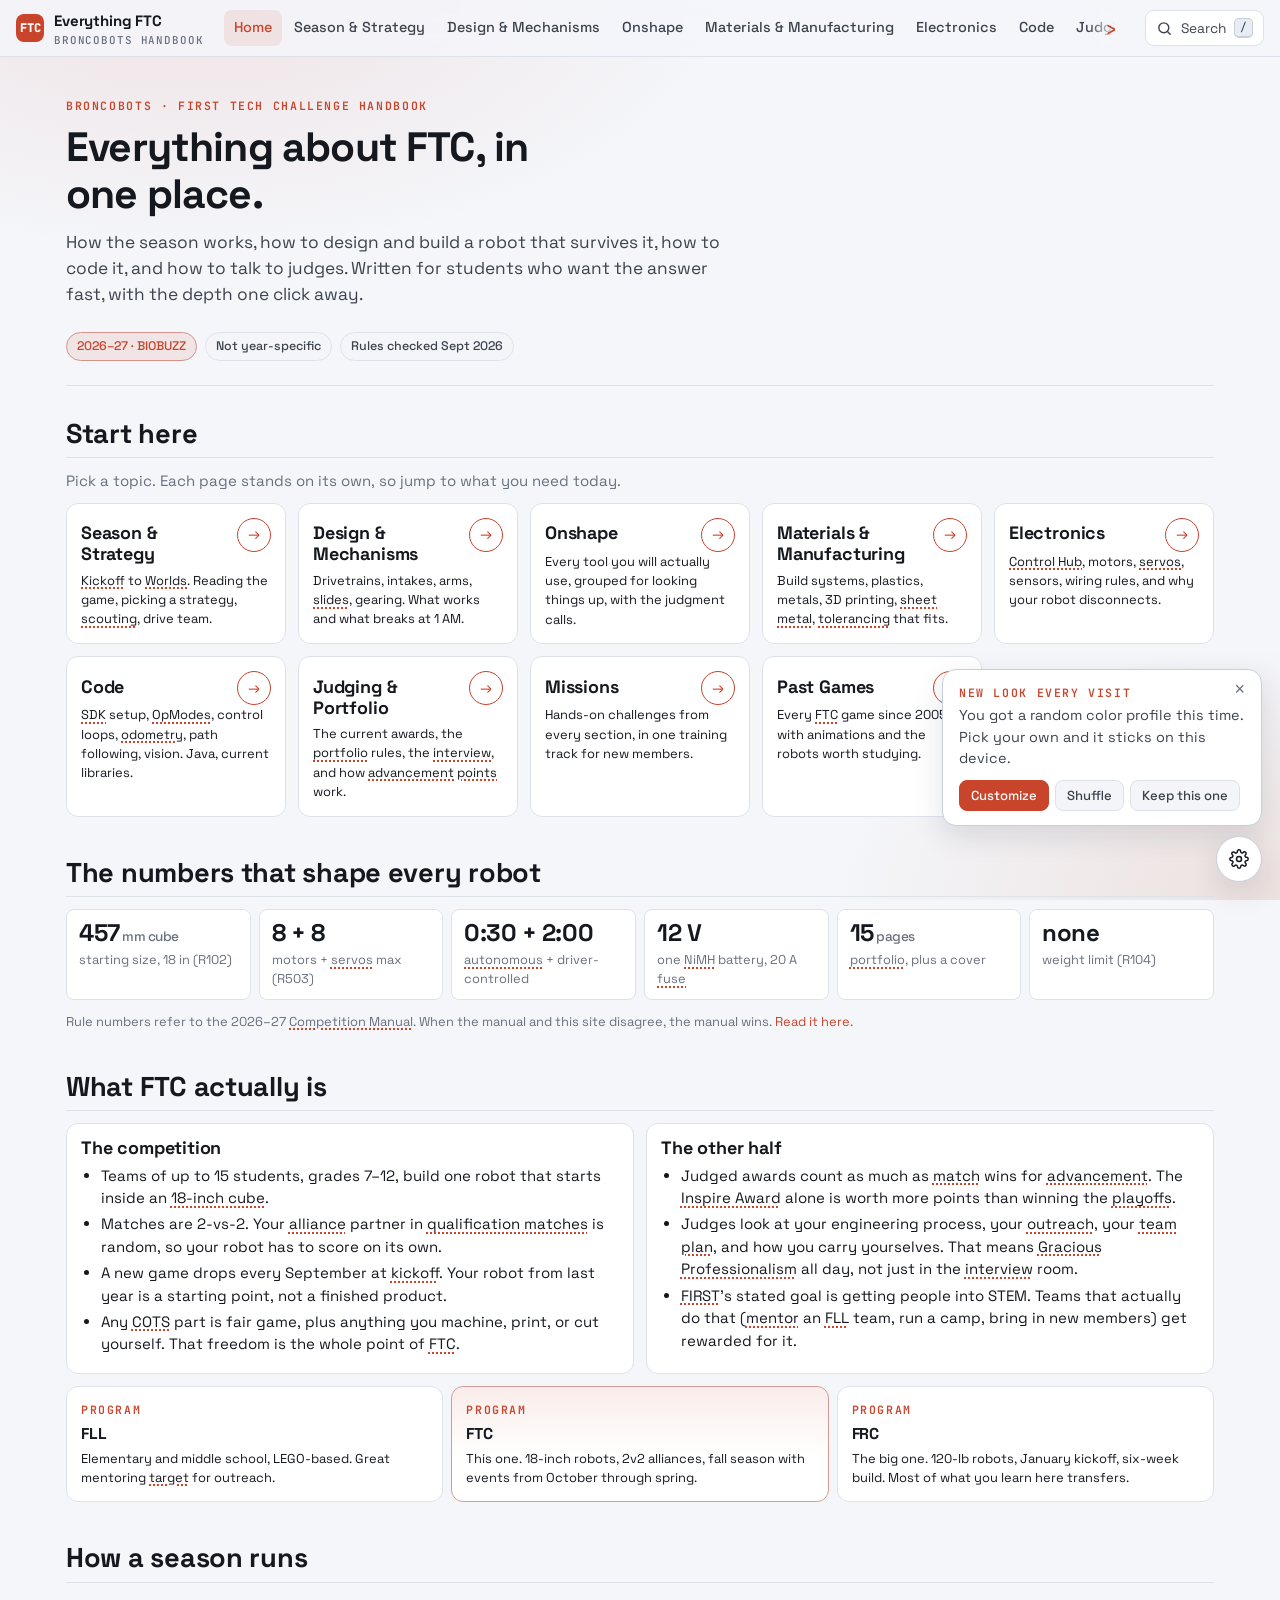
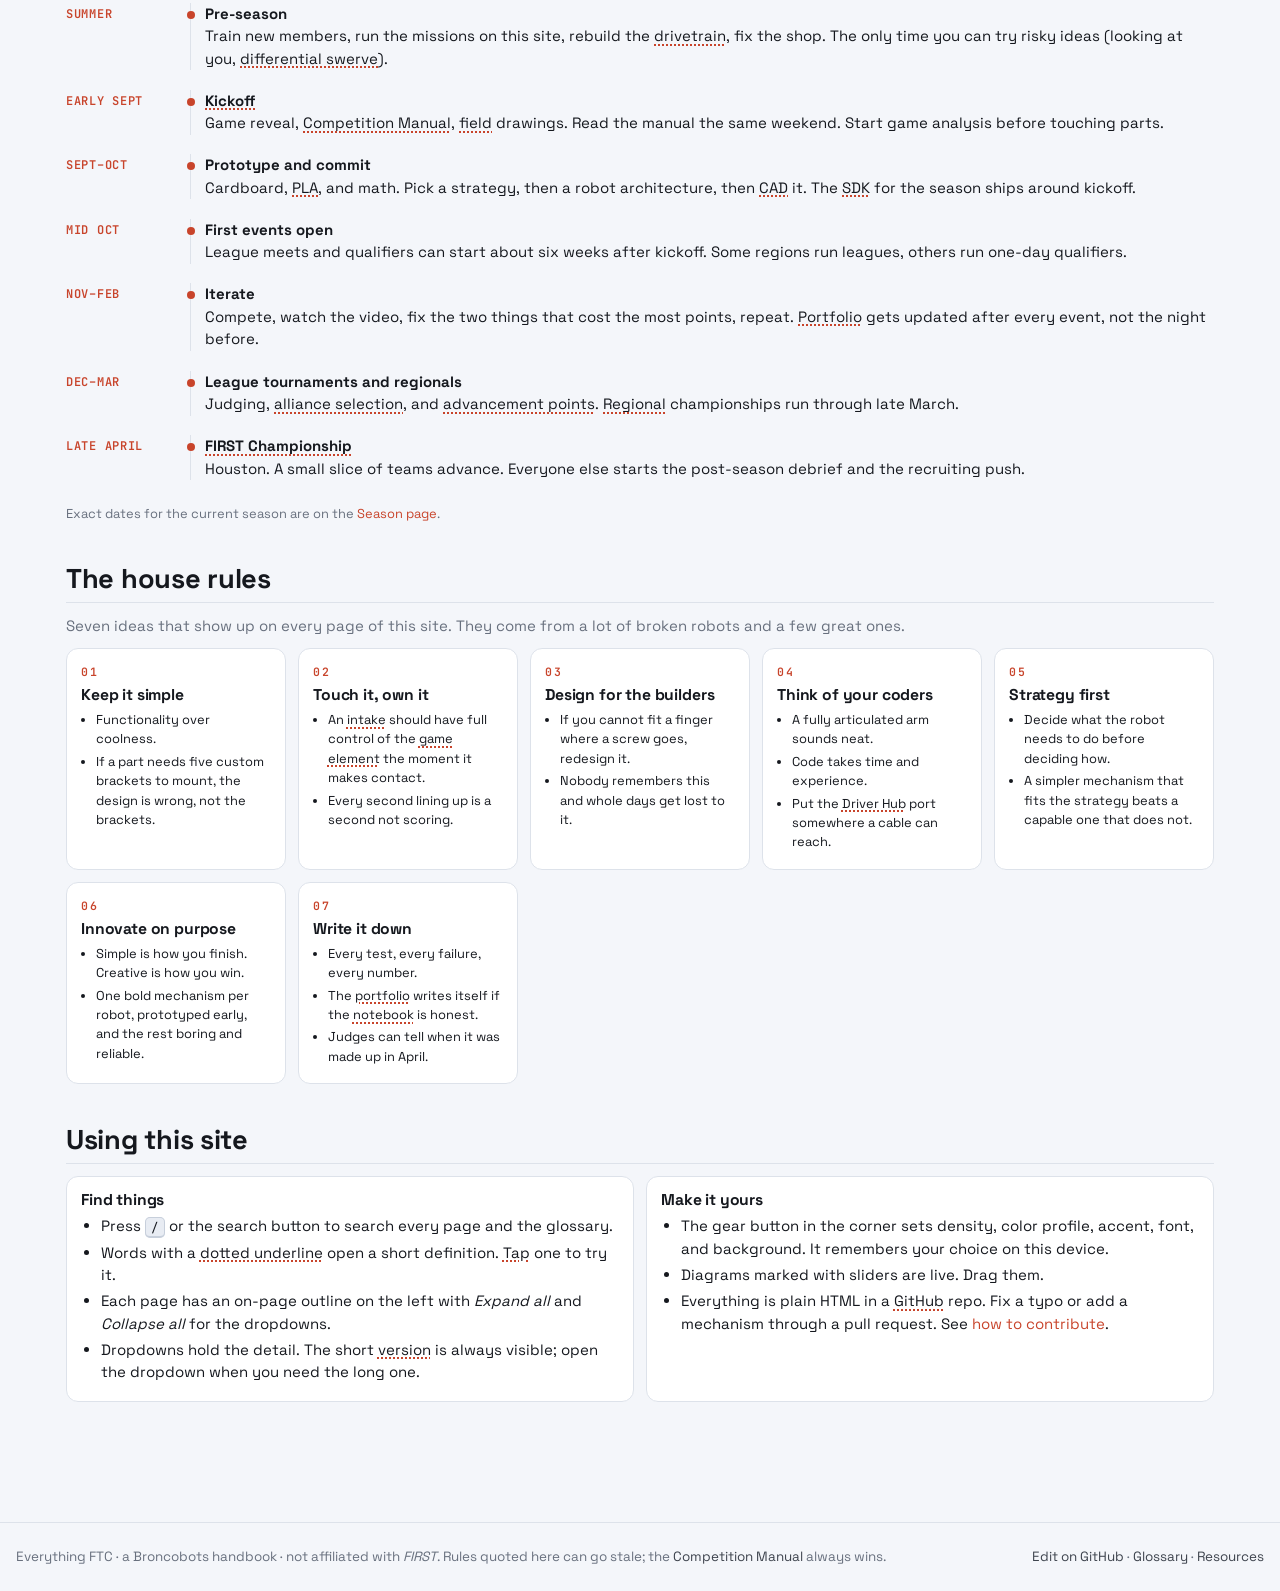
==== commit 836faa5e: "Graphics instead of photos, decision maps, energy losses, torque vectors, random themes, de-paragrap" ====
--- a/index.html
+++ b/index.html
@@ -18,7 +18,7 @@
 <header class="site-header">
   <div class="header-inner">
     <a class="brand" href="index.html"><span class="brand-mark">FTC</span><span>Everything FTC<small>Broncobots handbook</small></span></a>
-    <nav class="main-nav" id="main-nav" aria-label="Main"></nav>
+    <div class="main-nav-wrap"><nav class="main-nav" id="main-nav" aria-label="Main"></nav></div>
     <div class="header-actions">
       <button class="icon-btn" type="button" data-open-search aria-label="Search"><svg viewBox="0 0 24 24" fill="none" stroke="currentColor" stroke-width="2" stroke-linecap="round"><circle cx="11" cy="11" r="7"/><path d="m20 20-3.5-3.5"/></svg><span class="txt">Search</span><kbd>/</kbd></button>
       <button class="icon-btn menu-btn" type="button" aria-expanded="false" aria-controls="main-nav" aria-label="Menu"><svg viewBox="0 0 24 24" fill="none" stroke="currentColor" stroke-width="2" stroke-linecap="round"><path d="M4 7h16M4 12h16M4 17h16"/></svg></button>
@@ -62,7 +62,7 @@
 <section>
   <h2 data-no-num>The numbers that shape every robot</h2>
   <div class="stats">
-    <div class="stat"><div class="v">18<small> in cube</small></div><div class="k">starting size (R102)</div></div>
+    <div class="stat"><div class="v">457<small> mm cube</small></div><div class="k">starting size, 18 in (R102)</div></div>
     <div class="stat"><div class="v">8 + 8</div><div class="k">motors + servos max (R503)</div></div>
     <div class="stat"><div class="v">0:30 + 2:00</div><div class="k">autonomous + driver-controlled</div></div>
     <div class="stat"><div class="v">12 V</div><div class="k">one NiMH battery, 20 A fuse</div></div>
@@ -116,14 +116,15 @@
 
 <section>
   <h2 data-no-num>The house rules</h2>
-  <p class="muted">Five ideas that show up on every page of this site. They come from a lot of broken robots.</p>
+  <p class="muted">Seven ideas that show up on every page of this site. They come from a lot of broken robots and a few great ones.</p>
   <div class="grid cols-3">
-    <div class="card"><span class="eyebrow">01</span><h4>Keep it simple</h4><p class="small">Functionality over coolness. If a part needs five custom brackets to mount, the design is wrong, not the brackets.</p></div>
-    <div class="card"><span class="eyebrow">02</span><h4>Touch it, own it</h4><p class="small">An intake should have full control of the game element the moment it makes contact. Every second lining up is a second not scoring.</p></div>
-    <div class="card"><span class="eyebrow">03</span><h4>Design for the builders</h4><p class="small">If you cannot fit a finger where a screw goes, redesign it. Nobody remembers this and whole days get lost to it.</p></div>
-    <div class="card"><span class="eyebrow">04</span><h4>Think of your coders</h4><p class="small">A fully articulated arm sounds neat. Code takes time and experience. Put the Driver Hub port somewhere a cable can reach.</p></div>
-    <div class="card"><span class="eyebrow">05</span><h4>Strategy first</h4><p class="small">Decide what the robot needs to do before deciding how. A simpler mechanism that fits the strategy beats a capable one that does not.</p></div>
-    <div class="card"><span class="eyebrow">06</span><h4>Write it down</h4><p class="small">Every test, every failure, every number. The portfolio writes itself if the notebook is honest. Judges can tell when it was made up in April.</p></div>
+    <div class="card"><span class="eyebrow">01</span><h4>Keep it simple</h4><ul class="small compact"><li>Functionality over coolness.</li><li>If a part needs five custom brackets to mount, the design is wrong, not the brackets.</li></ul></div>
+    <div class="card"><span class="eyebrow">02</span><h4>Touch it, own it</h4><ul class="small compact"><li>An intake should have full control of the game element the moment it makes contact.</li><li>Every second lining up is a second not scoring.</li></ul></div>
+    <div class="card"><span class="eyebrow">03</span><h4>Design for the builders</h4><ul class="small compact"><li>If you cannot fit a finger where a screw goes, redesign it.</li><li>Nobody remembers this and whole days get lost to it.</li></ul></div>
+    <div class="card"><span class="eyebrow">04</span><h4>Think of your coders</h4><ul class="small compact"><li>A fully articulated arm sounds neat.</li><li>Code takes time and experience.</li><li>Put the Driver Hub port somewhere a cable can reach.</li></ul></div>
+    <div class="card"><span class="eyebrow">05</span><h4>Strategy first</h4><ul class="small compact"><li>Decide what the robot needs to do before deciding how.</li><li>A simpler mechanism that fits the strategy beats a capable one that does not.</li></ul></div>
+    <div class="card"><span class="eyebrow">06</span><h4>Innovate on purpose</h4><ul class="small compact"><li>Simple is how you finish. Creative is how you win.</li><li>One bold mechanism per robot, prototyped early, and the rest boring and reliable.</li></ul></div>
+    <div class="card"><span class="eyebrow">07</span><h4>Write it down</h4><ul class="small compact"><li>Every test, every failure, every number.</li><li>The portfolio writes itself if the notebook is honest.</li><li>Judges can tell when it was made up in April.</li></ul></div>
   </div>
 </section>
 
@@ -158,6 +159,7 @@
   </div>
 </footer>
 <script src="assets/js/glossary.js"></script>
+<script src="assets/js/graphics.js"></script>
 <script src="assets/js/sims.js"></script>
 <script src="assets/js/app.js"></script>
 </body>
--- a/assets/css/style.css
+++ b/assets/css/style.css
@@ -370,7 +370,7 @@
   padding: 18px 20px 20px; display: none; animation: pop .14s ease-out;
 }
 .popover.open { display: block; }
-@keyframes pop { from { opacity: 0; transform: translateY(4px) scale(.98); } to { opacity: 1; transform: none; } }
+@keyframes pop { from { transform: translateY(4px) scale(.98); } to { transform: none; } }
 .popover .eyebrow { margin: 0 0 8px; display: block; }
 .popover h4 { font-size: 1.25rem; margin: 0 0 8px; }
 .popover p { color: var(--text-2); font-size: 1rem; margin: 0; }
@@ -523,3 +523,93 @@
   details.more > .body { display: block !important; }
   a { color: inherit; }
 }
+
+/* ---------- 10. Graphics (assets/js/graphics.js) ---------- */
+.fig.graphic { aspect-ratio: 4 / 3; display: grid; place-items: center; padding: 6px; }
+.fig.graphic svg, .graphic svg.gfx { width: 100%; height: 100%; display: block; }
+.graphic.wide { aspect-ratio: auto; background: var(--bg-2); border: 1px solid var(--border); border-radius: var(--radius-sm); padding: 10px; margin: 0 0 calc(var(--u) * 1.5); }
+.graphic.wide svg { width: 100%; height: auto; }
+.gfx text { font-family: var(--font-mono); font-size: 9.5px; fill: var(--muted); }
+.gfx .g-label { font-size: 9.5px; fill: var(--muted); }
+.gfx .g-body { fill: var(--surface-3); stroke: var(--border-2); stroke-width: 1.5; }
+.gfx .g-outline { stroke: var(--border-2); stroke-width: 1.5; }
+.gfx .g-wheel { fill: var(--surface-2); stroke: var(--text-2); stroke-width: 1.5; }
+.gfx .g-tread { fill: var(--text-2); opacity: .35; }
+.gfx .g-hatch { stroke: var(--text-2); stroke-width: 1.6; opacity: .75; }
+.gfx .g-acc { stroke: var(--accent); fill: var(--accent); }
+.gfx .g-acc-fill { fill: var(--accent); }
+.gfx .g-acc-stroke { fill: var(--accent-soft); stroke: var(--accent); stroke-width: 1.5; }
+.gfx .g-ok { stroke: var(--ok); fill: var(--ok); }
+.gfx .g-bad { stroke: var(--bad); fill: var(--bad); }
+.gfx .g-bad-stroke { fill: none; stroke: var(--bad); stroke-width: 1.5; stroke-dasharray: 4 3; }
+.gfx .g-gear { fill: var(--surface-3); stroke: var(--text-2); stroke-width: 1.5; }
+.gfx .g-gear2 { fill: var(--accent-soft); stroke: var(--accent); stroke-width: 1.5; }
+.gfx .g-hole { fill: var(--bg-2); stroke: var(--border-2); }
+.gfx .g-ball { fill: var(--warn); stroke: none; }
+.gfx .g-motor { fill: var(--surface-2); stroke: var(--text-2); stroke-width: 1.5; }
+.gfx .g-gearbox { fill: var(--surface-3); stroke: var(--text-2); stroke-width: 1.5; }
+.gfx .g-encoder { fill: var(--accent-soft); stroke: var(--accent); stroke-width: 1.2; }
+.gfx .g-shaft { fill: var(--text-2); }
+.gfx .g-shaft2 { fill: var(--surface-3); stroke: var(--text-2); stroke-width: 1.5; }
+.gfx .g-compliant { fill: var(--accent-soft); stroke: var(--accent); stroke-width: 2; }
+.gfx .g-floor { stroke: var(--border-2); stroke-width: 2; }
+.gfx .g-arm { fill: var(--text-2); }
+.gfx .g-arm-line { stroke: var(--text-2); stroke-width: 6; stroke-linecap: round; }
+.gfx .g-arm-line2 { stroke: var(--accent); stroke-width: 5; stroke-linecap: round; }
+.gfx .g-pin { fill: var(--surface); stroke: var(--text-2); stroke-width: 1.5; }
+.gfx .g-slide { fill: var(--surface-3); stroke: var(--text-2); stroke-width: 1.2; }
+.gfx .g-slide2 { fill: var(--surface-2); stroke: var(--text-2); stroke-width: 1.2; }
+.gfx .g-tooth { fill: var(--text-2); }
+.gfx .g-pulley { fill: var(--surface-3); stroke: var(--text-2); stroke-width: 1.5; }
+.gfx .g-belt { stroke: var(--accent); stroke-width: 3; fill: none; }
+.gfx .g-chain { stroke: var(--text-2); stroke-width: 3; fill: none; }
+.gfx .g-cable { stroke: var(--accent); stroke-width: 2; fill: none; }
+.gfx .g-sheath { stroke: var(--text-2); stroke-width: 6; opacity: .25; fill: none; }
+.gfx .g-spring { stroke: var(--accent-2); stroke-width: 2; fill: none; }
+.gfx .g-hood { stroke: var(--text-2); stroke-width: 4; }
+.gfx .g-ring { fill: none; stroke: var(--text-2); stroke-width: 6; }
+.gfx .g-bar { stroke: var(--text-2); stroke-width: 5; stroke-linecap: round; }
+.gfx .g-grid { stroke: var(--border-2); stroke-width: 1; }
+.gfx .g-red { fill: rgba(240,122,122,.5); } .gfx .g-blue { fill: rgba(124,199,255,.5); }
+.gfx .g-panel { fill: var(--surface); stroke: var(--border-2); }
+.gfx .g-ui-title { font-family: var(--font-body); font-size: 13px; font-weight: 700; fill: var(--text); }
+.gfx .g-ui { font-family: var(--font-body); font-size: 11px; fill: var(--muted); }
+.gfx .g-ui-val { font-family: var(--font-body); font-size: 11px; fill: var(--text); }
+.gfx .g-ui-line { stroke: var(--border-2); }
+.gfx .g-ui-icon { fill: var(--accent-soft); stroke: var(--accent); }
+.gfx .g-ui-check { fill: var(--accent); } .gfx .g-ui-check-off { fill: none; stroke: var(--border-2); }
+.gfx .g-ui-tick { stroke: var(--accent-ink); stroke-width: 2; }
+.gfx .g-ui-select { fill: var(--surface-2); stroke: var(--border-2); }
+.gfx .g-ui-select + .g-ui-val + .g-ui-tick { stroke: var(--muted); }
+.gfx .g-node { fill: var(--surface); stroke: var(--border-2); stroke-width: 1.2; }
+.gfx .g-node-q { fill: var(--surface-2); stroke: var(--text-2); stroke-width: 1.2; }
+.gfx .g-node-a { fill: var(--accent-soft); stroke: var(--accent); stroke-width: 1.5; }
+.gfx .g-node-w { fill: var(--surface); stroke: var(--warn); stroke-width: 1.5; stroke-dasharray: 4 3; }
+.gfx .g-node-text { font-family: var(--font-body); font-size: 11px; fill: var(--text); }
+.gfx .g-edge { stroke: var(--muted); fill: var(--muted); }
+.gfx .g-edge-text { font-size: 9px; fill: var(--accent); }
+.gfx .g-seg1 { fill: #8b90a0; } .gfx .g-seg2 { fill: var(--bad); } .gfx .g-seg3 { fill: var(--warn); } .gfx .g-seg4 { fill: #c9a24a; } .gfx .g-seg5 { fill: var(--accent-2); } .gfx .g-seg6 { fill: var(--accent); } .gfx .g-seg-ok { fill: var(--ok); }
+.gfx .g-seg-text { font-size: 10px; fill: #0d0e12; font-weight: 700; }
+
+/* ---------- 11. Overflow hints ---------- */
+.main-nav-wrap { position: relative; flex: 1; min-width: 0; display: flex; }
+.main-nav-wrap::after { content: "›"; position: absolute; right: 0; top: 0; bottom: 0; width: 44px; display: grid; place-items: center; color: var(--accent); font-size: 22px; pointer-events: none; background: linear-gradient(90deg, transparent, var(--bg) 60%); opacity: 0; transition: opacity .15s; }
+.main-nav-wrap.can-scroll::after { opacity: 1; }
+.tbl { position: relative; }
+.tbl.can-scroll::after { content: "scroll →"; position: absolute; right: 8px; top: 8px; font: 600 0.62rem var(--font-mono); letter-spacing: 0.1em; text-transform: uppercase; color: var(--accent); background: var(--surface-2); border: 1px solid var(--border); border-radius: 6px; padding: 2px 6px; pointer-events: none; }
+
+/* ---------- 12. Theme tip ---------- */
+.theme-tip { position: fixed; right: 18px; bottom: 74px; z-index: 89; width: min(320px, calc(100vw - 36px)); background: var(--surface); border: 1px solid var(--border-2); border-radius: 14px; box-shadow: var(--shadow); padding: 14px 16px; animation: pop .14s ease-out; }
+.theme-tip .eyebrow { display: block; margin-bottom: 4px; }
+.theme-tip p { font-size: 0.9rem; color: var(--text-2); margin: 0 0 10px; }
+.theme-tip .row { display: flex; gap: 6px; flex-wrap: wrap; }
+.theme-tip .close { position: absolute; top: 8px; right: 10px; border: 0; background: none; color: var(--muted); font-size: 18px; cursor: pointer; }
+@media (max-width: 760px) { .main-nav-wrap::after { display: none; } }
+
+/* ---------- 13. Compact lists (de-paragraphed content) ---------- */
+ul.compact, ul.small.compact { margin: 0 0 6px; padding-left: 1.15em; }
+ul.compact li { margin-bottom: 3px; }
+.card ul.compact:last-child, .mission ul.compact:last-child { margin-bottom: 0; }
+.lede-list { margin: 10px 0 0; padding-left: 1.2em; color: var(--text-2); max-width: 70ch; }
+.lede-list li { margin-bottom: 4px; }
+.callout ul { margin: 0; padding-left: 1.15em; }
